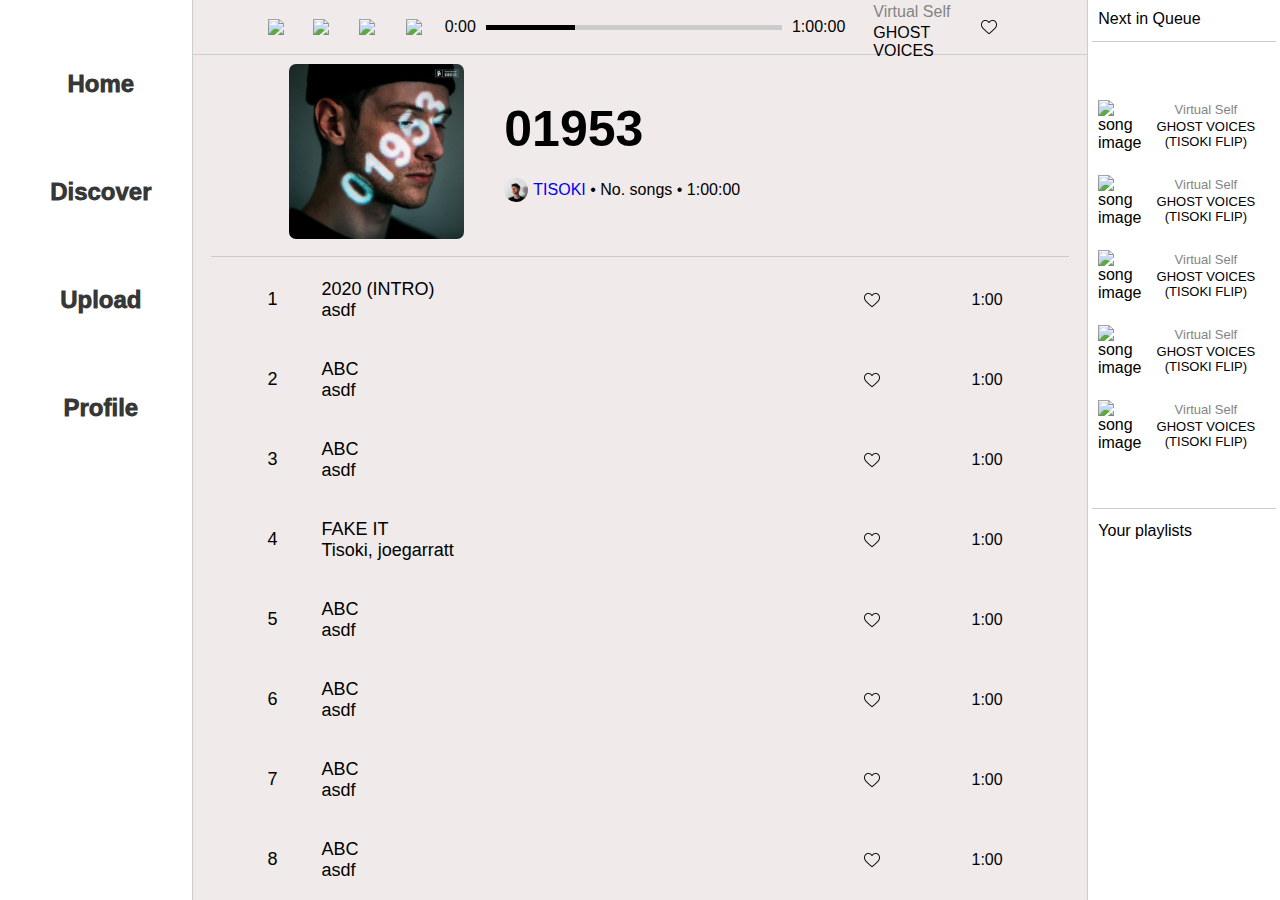
==== html/album.html @ 8c4b5470 "Merge pull request #4 from csmnnn/album-page" ====
<html lang="en">

<head>
    <meta charset="UTF-8">
    <meta http-equiv="X-UA-Compatible" content="IE=edge">
    <meta name="viewport" content="width=device-width, initial-scale=1.0">
    <link rel="stylesheet" href="../css/styles.css">
    <script src="../js/script.js" defer></script>
    <title>Album</title>
</head>

<body>
    <div class="flexbox-homepage-container">
        <div class="flexbox-homepage-item-1">
            <ul class="nav-bar">
                <li class="nav-bar-item">
                    <a class="homeLink" href="index.html">
                        <span class="icon">
                            <img class="item-icon" src="../resources/img/home_empty.png" alt="">
                            Home
                        </span>
                    </a>
                </li>
                <li class="nav-bar-item">
                    <a class="homeLink" href="discover.html">
                        <span class="icon">
                            <img class="item-icon" src="../resources/img/shuffle.png" alt="">
                            Discover
                        </span>
                    </a>
                </li>
                <li class="nav-bar-item">
                    <a class="homeLink" href="upload.html">
                        <span class="icon">
                            <img class="item-icon" src="../resources/img/upload_empty.png" alt="">
                            Upload
                        </span>
                    </a>
                </li>
                <li class="nav-bar-item">
                    <a class="homeLink" href="profile.html">
                        <span class="icon">
                            <img class="item-icon" src="../resources/img/profile_full.png" alt="">
                            Profile
                        </span>
                    </a>
                </li>
            </ul>
        </div>
        <div class="flexbox-homepage-item-2">
            <div class="music-player">
                <div class="about-song">
                    <span class="icons">
                        <img src="../resources/img/menu.png">
                    </span>
                </div>
                <div class="music-player-panel">
                    <div class="previous-song">
                        <span class="icons">
                            <img src="../resources/img/previous-button.png">
                        </span>
                    </div>
                    <div class="play-song">
                        <span id="spanPlay" class="icons" onclick="playSong()">
                            <img src="../resources/img/play-button.png">
                        </span>
                    </div>
                    <div class="next-song">
                        <span class="icons">
                            <img src="../resources/img/forward-button.png">
                        </span>
                    </div>
                    <div class="progress-bar-song" data-label="Progress bar">
                        <p>0:00</p>
                        <div class="progress-slider" id="progress-slider">
                            <div class="progress" id="progress"></div>
                        </div>
                        <p>1:00:00</p>
                    </div>
                    <div class="volume">

                    </div>
                    <div class="playing-song">
                        <p class="playing-song-details song-artist">Virtual Self</p>
                        <p class="playing-song-details song-name">GHOST VOICES</p>
                    </div>
                    <div class="like-song">
                        <span class="icons">
                            <img src="../resources/img/heart_empty.png">
                            <!-- <img src="../resources/img/heart_full.png"> -->
                        </span>
                    </div>
                </div>
                <audio id="music-player" src="../resources/audio/GHOST VOICES (TISOKI FLIP).mp3" type="audio/mpeg"
                    controls muted hidden>
                </audio>
            </div>
            <div class="album flex flex-column">
                <div class="album-info flex align-center">
                    <div class="album-image">
                        <img src="../resources/img/tioski-album.jpg" alt="">
                    </div>
                    <div class="album-p flex flex-column justify-center">
                        <div class="album-name flex align-center">
                            <p style="margin: 0; font-size: 50px; font-weight: bold;">01953</p>
                            <!-- <button class="btn-info">
                                <img src="../resources/img/info.png" alt="">
                            </button> -->
                        </div>
                        <div class="album-artist flex align-center">
                            <span class="artist-avatar">
                                <img src="../resources/img/tioski-avatar.jpg" alt="">
                            </span>
                            <a href="artist.html">TISOKI</a>
                            &nbsp;&bull;&nbsp;
                            <p style="margin: 0;">No. songs &bull;&nbsp;</p>
                            <p style="margin: 0;">1:00:00</p>
                        </div>
                    </div>
                </div>
                <hr>
                <div class="album-songs-container flex align-center justify-center">
                    <ol class="flex align-start flex-column album-songs-list">
                        <li class="album-songs-list-item">
                            <div class="div-album-list-item flex">
                                <div class="flex justify-center align-center" style="margin-left: 30px; font-size: 18px">1</div>
                                <div class="album-song-name flex flex-column justify-center">
                                    <p>2020 (INTRO)</p>
                                    <p>asdf</p>
                                </div>
                                <div class="album-song-like flex align-center justify-center">
                                    <img id="like" src="../resources/img/heart_empty.png" alt="">
                                </div>
                                <div class="album-song-length flex align-center justify-center">1:00</div>
                            </div>
                        </li>
                        <li class="album-songs-list-item">
                            <div class="div-album-list-item flex">
                                <div class="flex justify-center align-center" style="margin-left: 30px; font-size: 18px">2</div>
                                <div class="album-song-name flex flex-column justify-center">
                                    <p>ABC</p>
                                    <p>asdf</p>
                                </div>
                                <div class="album-song-like flex align-center justify-center">
                                    <img src="../resources/img/heart_empty.png" alt="">
                                </div>
                                <div class="album-song-length flex align-center justify-center">1:00</div>
                            </div>
                        </li>
                        <li class="album-songs-list-item">
                            <div class="div-album-list-item flex">
                                <div class="flex justify-center align-center" style="margin-left: 30px; font-size: 18px">3</div>
                                <div class="album-song-name flex flex-column justify-center">
                                    <p>ABC</p>
                                    <p>asdf</p>
                                </div>
                                <div class="album-song-like flex align-center justify-center">
                                    <img src="../resources/img/heart_empty.png" alt="">
                                </div>
                                <div class="album-song-length flex align-center justify-center">1:00</div>
                            </div>
                        </li>
                        <li class="album-songs-list-item">
                            <div class="div-album-list-item flex">
                                <div class="flex justify-center align-center" style="margin-left: 30px; font-size: 18px">4</div>
                                <div class="album-song-name flex flex-column justify-center">
                                    <p>FAKE IT</p>
                                    <p>Tisoki&#44;&nbsp;joegarratt</p>
                                </div>
                                <div class="album-song-like flex align-center justify-center">
                                    <img src="../resources/img/heart_empty.png" alt="">
                                </div>
                                <div class="album-song-length flex align-center justify-center">1:00</div>
                            </div>
                        </li>
                        <li class="album-songs-list-item">
                            <div class="div-album-list-item flex">
                                <div class="flex justify-center align-center" style="margin-left: 30px; font-size: 18px">5</div>
                                <div class="album-song-name flex flex-column justify-center">
                                    <p>ABC</p>
                                    <p>asdf</p>
                                </div>
                                <div class="album-song-like flex align-center justify-center">
                                    <img src="../resources/img/heart_empty.png" alt="">
                                </div>
                                <div class="album-song-length flex align-center justify-center">1:00</div>
                            </div>
                        </li>
                        <li class="album-songs-list-item">
                            <div class="div-album-list-item flex">
                                <div class="flex justify-center align-center" style="margin-left: 30px; font-size: 18px">6</div>
                                <div class="album-song-name flex flex-column justify-center">
                                    <p>ABC</p>
                                    <p>asdf</p>
                                </div>
                                <div class="album-song-like flex align-center justify-center">
                                    <img src="../resources/img/heart_empty.png" alt="">
                                </div>
                                <div class="album-song-length flex align-center justify-center">1:00</div>
                            </div>
                        </li>
                        <li class="album-songs-list-item">
                            <div class="div-album-list-item flex">
                                <div class="flex justify-center align-center" style="margin-left: 30px; font-size: 18px">7</div>
                                <div class="album-song-name flex flex-column justify-center">
                                    <p>ABC</p>
                                    <p>asdf</p>
                                </div>
                                <div class="album-song-like flex align-center justify-center">
                                    <img src="../resources/img/heart_empty.png" alt="">
                                </div>
                                <div class="album-song-length flex align-center justify-center">1:00</div>
                            </div>
                        </li>
                        <li class="album-songs-list-item">
                            <div class="div-album-list-item flex">
                                <div class="flex justify-center align-center" style="margin-left: 30px; font-size: 18px">8</div>
                                <div class="album-song-name flex flex-column justify-center">
                                    <p>ABC</p>
                                    <p>asdf</p>
                                </div>
                                <div class="album-song-like flex align-center justify-center">
                                    <img src="../resources/img/heart_empty.png" alt="">
                                </div>
                                <div class="album-song-length flex align-center justify-center">1:00</div>
                            </div>
                        </li>
                    </ol>
                </div>
            </div>
        </div>
        <div class="flexbox-homepage-item-3">
            <p class="section-1"> Next in Queue</p>
            <hr>
            <div class="queue">
                <ul class="queue-list">
                    <li class="queue-list-item">
                        <div class="song-image">
                            <img src="../resources/img/ghost-voices-image-1.jpg" alt="song image">
                        </div>
                        <div class="song-details">
                            <p class="song-artist">
                                Virtual Self
                            </p>
                            <p class="song-name">
                                GHOST VOICES (TISOKI FLIP)
                            </p>
                        </div>
                    </li>
                    <li class="queue-list-item">
                        <div class="song-image">
                            <img src="../resources/img/ghost-voices-image-1.jpg" alt="song image">
                        </div>
                        <div class="song-details">
                            <p class="song-artist">
                                Virtual Self
                            </p>
                            <p class="song-name">
                                GHOST VOICES (TISOKI FLIP)
                            </p>
                        </div>
                    </li>
                    <li class="queue-list-item">
                        <div class="song-image">
                            <img src="../resources/img/ghost-voices-image-1.jpg" alt="song image">
                        </div>
                        <div class="song-details">
                            <p class="song-artist">
                                Virtual Self
                            </p>
                            <p class="song-name">
                                GHOST VOICES (TISOKI FLIP)
                            </p>
                        </div>
                    </li>
                    <li class="queue-list-item">
                        <div class="song-image">
                            <img src="../resources/img/ghost-voices-image-1.jpg" alt="song image">
                        </div>
                        <div class="song-details">
                            <p class="song-artist">
                                Virtual Self
                            </p>
                            <p class="song-name">
                                GHOST VOICES (TISOKI FLIP)
                            </p>
                        </div>
                    </li>
                    <li class="queue-list-item">
                        <div class="song-image">
                            <img src="../resources/img/ghost-voices-image-1.jpg" alt="song image">
                        </div>
                        <div class="song-details">
                            <p class="song-artist">
                                Virtual Self
                            </p>
                            <p class="song-name">
                                GHOST VOICES (TISOKI FLIP)
                            </p>
                        </div>
                    </li>
                </ul>
            </div>
            <hr>
            <p class="section-2">Your playlists</p>

        </div>
    </div>
</body>

</html>
---- css/styles.css ----
/* * {
    box-sizing: border-box;
} */

body {
    font-family: 'BreezeSans', sans-serif, Arial;
    background-color: #e2d4d47c;
    margin: 0;
}

.flex {
    display: flex;
}

.flex-column {
    flex-direction: column;
}

.justify-center {
    justify-content: center;
}

.align-center {
    align-items: center;
}

.align-start {
    align-items: start;
}

.flexbox-register-container {
    display: flex;
    justify-content: center;
    align-items: center;
    height: 100dvh;
}

.flexbox-form-container {
    display: flex;
    flex-direction: column;
    height: 50%;
    width: 25%;
    border: 2px solid #FFFFFF;
    border-radius: 10px;
    box-shadow: 20px 20px 30px rgb(0, 0, 0);
}

.flexbox-p-register {
    height: 10%;
    font-size: 32px;
    font-weight: 700;
    text-align: center;
    color: #000000C9;
}

form[name="registerForm"] {
    height: 90%;
}

.flexbox-form {
    height: 100%;
    display: flex;
    flex-direction: column;
    justify-content: space-evenly;
}

.flexbox-input-form-item {
    display: flex;
}

.flexbox-input-form-item-name {
    display: flex;
}

.input-item-name {
    width: 32%;
    padding: 5px;
    border: 2px solid #ccc;
    font-family: 'BreezeSans';
}

#lastName {
    border-top-right-radius: 5px;
    border-bottom-right-radius: 5px;
}

.input-span-name {
    position: static;
    height: 16px;
    padding: 7px;
    border: 2px solid #ccc;
    border-top-left-radius: 5px;
    border-bottom-left-radius: 5px;
}

.input-span {
    position: static;
    height: 16px;
    padding: 7px;
    border: 2px solid #ccc;
    border-top-left-radius: 5px;
    border-bottom-left-radius: 5px;
}

.input-item {
    width: 90%;
    padding: 5px;
    border: 2px solid #ccc;
    border-top-right-radius: 5px;
    border-bottom-right-radius: 5px;
    font-family: 'BreezeSans';
}

.btn {
    align-self: center;
    margin-top: 10px;
    width: 100px;
    height: 30px;
    font-family: 'BreezeSans';
    font-weight: bold;
    border-radius: 5px;
    background-color: #FFFFFF;
    border-color: #FFFFFF;
}

.btn:hover {
    background-color: #c8c8c8;
    border-color: #c8c8c8;
}

.homepageLink {
    text-decoration: none;
    color: black;
}

.loginLink,
.registerLink {
    text-align: center;
    margin-bottom: 20px;
    text-decoration: none;
    color: #000000C9;
    font-family: 'Segoe UI', Tahoma, Verdana, sans-serif;
}

@media screen {

    .input-item,
    #lastName {
        margin-right: 38px;
    }

    span {
        margin-left: 38px;
    }

    button {
        margin-left: 10px;
        margin-right: 10px;
    }

}

/*TODO*/
/*Play with media queries and achieve responsiveness on Register and Login pages*/

.music-player {
    display: flex;
    justify-content: center;
    align-items: center;
    height: 6%;
    border-bottom: 1px solid #ccc;
}

.about-song {
    display: flex;
    align-items: center;
    width: 5%;
    height: 100%;
}

.music-player-panel {
    display: flex;
    width: 80%;
    height: 100%;
}

.previous-song,
.play-song,
.next-song,
.like-song {
    cursor: pointer;
    display: flex;
    align-items: center;
    width: 7%;
    height: 100%;
}

.progress-bar-song {
    display: flex;
    justify-content: center;
    align-items: center;
    gap: 10px;
    width: 60%;
    color: black;
    text-align: center;
}

.progress-slider {
    width: 80%;
    height: 5px;
    background-color: #ccc;
}

.progress {
    height: 100%;
    background-color: #000000;
    width: 30%;
    transition: all;
}

.volume {
    width: 30px;
    height: 100%;
}

.playing-song {
    width: 15%;
}

.playing-song-details.song-name,
.playing-song-details.song-artist {
    margin: 0;
    padding: 0;
    text-align: left;
    margin: 3px 0;
    font-size: 1em;
}

.icons {
    display: flex;
    justify-content: center;
    align-items: center;
    height: 32px;
    width: 32px;
    border-radius: 50%;
    margin: 0;
}

.icons:hover {
    background-color: #cccccc;
    transition: 0.5s;
}

.playlist-suggestions {
    height: 50%;
}

.your-playlists {
    height: 50%;
}

.heading-section {
    margin: 20px 0 0 80px;
}

.section-name {
    margin: 0 0 20px 0;
    padding: 0;
    text-align: left;
    font-size: 32px;
}

.playlist {
    display: flex;
    justify-content: space-evenly;
    width: 100%;
    height: 50%;
    margin-top: 5px;
}

.playlist-item {
    display: flex;
    flex-direction: column;
    align-items: center;
    width: 170px;
    height: 200px;
    border-radius: 10%;
    background-color: #e2d4d4a9;
}

.playlist-image {
    width: 150px;
    height: 150px;
    margin-top: 10px;
    border-radius: 10%;
}

.playlist-image>img {
    margin: 0;
}

.playlist-name {
    margin: 5px 0 10px 0;
    padding: 0;
}

.playlist-item:hover {
    background-color: #ccc;
    transition: 0.5s;
}

.circle {
    display: flex;
    justify-content: center;
    align-items: center;
    position: relative;
    left: 100px;
    bottom: 55px;
    width: 45px;
    height: 45px;
    border-radius: 50%;
    visibility: hidden;
    margin: 0;
    padding: 0;
    background-color: #ccc;
}

.flexbox-homepage-container {
    display: flex;
    justify-content: center;
    height: 100dvh;
}

.flexbox-homepage-item-1,
.flexbox-homepage-item-3 {
    display: flex;
    flex-direction: column;
    width: 15%;
    height: 100%;
    background-color: #FFFFFF;
}

.flexbox-homepage-item-1 {
    border-right: 1px solid #ccc;
}

.flexbox-homepage-item-3 {
    border-left: 1px solid #ccc;
}

.flexbox-homepage-item-2 {
    width: 70%;
    height: 100%;
    overflow-y: scroll;
}

.homepage-feed {
    display: flex;
    flex-direction: column;
    justify-content: center;
    height: 93%;
}

::-webkit-scrollbar {
    width: 5px;
    background-color: #e3e3e3;
}

::-webkit-scrollbar-thumb {
    border-radius: 10px;
    background-color: #b4b4b4;
}

.nav-bar {
    display: flex;
    flex-direction: column;
    justify-content: center;
    align-items: center;
    gap: 60px;
    margin-top: 60px;
    padding: 0;
}

.nav-bar-item {
    display: flex;
    justify-content: center;
    align-items: center;
    list-style-type: none;
}

.icon {
    display: flex;
    justify-content: center;
    align-items: center;
    margin: 0;
}

.item-icon {
    margin-bottom: 3px;
    margin-right: 10px;
}

.homeLink {
    text-decoration: none;
    font-size: 24px;
    font-weight: 1000;
    color: #000000c9;
    padding: 10px 20px;
    border-radius: 20px;
}

.homeLink:hover,
.queue-list-item:hover,
.top-songs-list-item:hover,
.album-songs-list-item:hover,
.tab-btn:hover,
.btn-act:hover,
.grid-single:hover,
.discover-song:hover {
    background-color: #e2d4d47c;
    color: #000000c9;
    transition: 0.5s;
}

.queue {
    display: flex;
    align-items: center;
    width: 100%;
    height: 50%;
}

.queue-list {
    display: flex;
    flex-direction: column;
    justify-content: center;
    align-items: center;
    padding: 0;
    height: 100%;
    width: 100%;
    gap: 15px;
}

.queue-list-item {
    display: flex;
    justify-content: left;
    list-style-type: none;
    border-radius: 5px;
    padding: 5px;
    width: 90%;
    height: 50px;
}

.song-image {
    width: 50px;
    height: 50px;
}

.song-artist {
    color: #848484;
}

.song-artist,
.song-name {
    text-align: center;
    margin: 2px 0;
    font-size: small;
}

.queue-list-item:hover .song-artist {
    color: #000000c9;
    transition: 0.5s;
}

hr {
    border: 0;
    width: 96%;
    background-color: #ccc;
    height: 1px;
}

.section-1,
.section-2 {
    padding: 0;
    margin: 5px 10px;
}

.section-1 {
    margin-top: 10px;
}

.profile {
    height: 100%;
}

.profile-banner {
    height: 30%;
    border-bottom: 2px solid #ccc;
}

.profile-image {
    display: flex;
    justify-content: center;
    align-items: center;
    width: 180px;
    height: 180px;
    margin-left: 100px;
    margin-top: -80px;
    border-radius: 50%;
}

.profile-photo {
    width: inherit;
    height: inherit;
    border-radius: 50%;
    border: 3px solid #FFFFFF;
}

.banner-photo {
    width: 100%;
    height: 100%;
}

.profile-details {
    display: flex;
    height: fit-content;
    font-size: 28px;
    color: #000000bb;
    margin-top: -90px;
    margin-left: 320px;
}

.details {
    width: 50%;
}

.profile-settings {
    display: flex;
    justify-content: end;
    align-items: center;
    width: 50%;
}

.btn-edit:hover,
.btn-info:hover,
.profile-settings-button:hover {
    background-color: #cccccc;
    transition: 0.5s;
}

.profile-favourites {
    width: inherit;
    height: 56%;
}

.details-p {
    margin: 0;
    height: 40px;
    width: fit-content;
}

.heading {
    color: #000000c9;
    margin: 3% 0 3% 7%;
}

.favourites-section {
    display: flex;
    justify-content: center;
    align-items: center;
    gap: 5%;
    height: 100%;
    margin: 0 2%;
    color: #000000c9;
}

.favourite-songs,
.favourite-artists,
.favourite-albums {
    width: calc(90%/3);
    height: 100%;
}

.div-test {
    display: flex;
    height: 15%;
    margin-bottom: 15px;
}

.heading-favourites {
    height: 100%;
    font-weight: normal;
    margin: 3% 0 -10px 3%;
}

.div-btn {
    display: flex;
    justify-content: right;
    align-items: center;
    width: 100%;
}

.btn-edit,
.btn-info {
    cursor: pointer;
    width: 40px;
    height: 40px;
    margin: 0;
    padding: 0;
    border-radius: 50%;
    border: 0;
    background-color: transparent;
}

.profile-settings-button {
    margin: 0 4% 0 0;
}

.favourite-artists-list,
.favourite-songs-list,
.favourite-albums-list {
    display: flex;
    height: 75%;
}

.favourites-ol {
    margin: 0;
    padding: 0;
    display: flex;
    flex-direction: column;
    justify-content: center;
    align-items: center;
    list-style-position: none;
    width: 100%;
    gap: 5%;
}

.favourites-li {
    display: flex;
    justify-content: flex-start;
    align-items: center;
    padding-bottom: 10px;
    border-bottom: 1px solid #bdbdbd;
    height: 75px;
    width: 100%;
}

.favourite-image {
    width: 75px;
    margin: 0;
}

.artist-img {
    width: inherit;
    height: inherit;
}

.favourite-name {
    padding: 0;
    margin: 0;
    width: 100%;
    font-size: 32px;
    text-align: center;
}

/**********************************************/
/* artist.html */

.artist-feed {
    /* border: 1px solid red; */
    height: 85%;
}

.releases {
    /* border: 1px solid black; */
    height: fit-content;
}

.releases-tab {
    width: 100%;
    height: fit-content;
    gap: 5px;
}

.tab-btn {
    cursor: pointer;
    font-size: medium;
    font-family: 'BreezeSans';
    border-radius: 10px;
    border: 1px solid #ccc;
    padding: 10px;
    margin: 0 5px;
}

.tab-bar:first-child {
    margin-left: 20px;
}

.tab-content {
    margin-top: 10px;
    justify-content: space-between;
    border-radius: 1%;
    margin: 10px;
    height: 400px;
}

.tab-singles {
    display: grid;
    grid-template-columns: repeat(2, 50%);
    grid-auto-rows: 50%;
    width: 400px;
    height: 400px;
    /* border: 1px solid green; */
}

.grid-single {
    border: 1px solid #ccc;
    margin: 5px;
    border-radius: 5%;
}

.single-image {
    /* border: 1px solid red; */
    width: 80%;
    height: 80%;
    margin: 10px 0 0 0;
    border-radius: 5%;
}

.single-image>img {
    width: 100%;
    height: 100%;
    border-radius: 5%;
}

.btn-act {
    background-color: transparent;
    border: 1px solid #ccc;
    border-radius: 50%;
    cursor: pointer;
    width: 50px;
    height: 50px;
}

.top-songs {
    border-right: 1px solid #ccc;
    height: fit-content;
}

.top-songs-list-item,
.album-songs-list-item {
    list-style-type: none;
    border-radius: 10px;
    width: calc(100% - 20px);
}

.album-songs-list:last-child {
    padding-bottom: 10px;
}

.div-list-item,
.div-album-list-item {
    gap: 5px;
    height: 70px;
    /* border: 1px solid red; */
}

.list,
.album-songs-list {
    gap: 10px;
    width: 90%;
    padding: 0;
    margin: 0;
    /* border: 2px solid green; */
}

.img {
    width: 70px;
    height: 70px;
    border-radius: 5%;
    border: 1px solid black;
}

.img>img {
    width: inherit;
    height: inherit;
    border-radius: 5%;
}

.top-song-name,
.album-song-name {
    height: 100%;
    /* border: 1px solid black; */
    width: 60%;
}

.top-song-name>p {
    margin-left: 5%;
}

.top-song-like,
.album-song-like {
    /* border: 1px solid blue; */
    width: 71px;
    height: 70px;
}

.top-song-length,
.album-song-length {
    /* border: 1px solid green; */
    width: 71px;
    height: 70px;
}

/***********************************************************/
/* discover.html */

.discover-songs-container {
    display: grid;
    justify-content: center;
    column-gap: 5%;
    grid-template-columns: repeat(4, 20%);
    grid-auto-rows: 50%;
    height: 100%;
    /* border: 1px solid red; */
}

.discover-song {
    border: 1px solid #ccc;
    margin: 10% 0;
    border-radius: 5%;
}

.discover-song-img {
    width: 85%;
    height: 85%;
    border-radius: 5%;
    margin: 5% 0;
    /* border: 1px solid black; */
}

.discover-song-img>img {
    width: 100%;
    height: 100%;
    border-radius: inherit;
}

/********************************************************************/
/* album.html */

.album {
    height: fit-content;
}

.album-info {
    padding: 1%;
}

.album-p {
    gap: 20px;
}

.album-song-name > p {
    margin: 0;
    font-size: 18px;
}

.div-album-list-item {
    justify-content: space-between;
}

.album-image {
    margin-left: 10%;
    width: 175px;
    height: 175px;
    border-radius: 5%;
}

.album-image>img {
    border-radius: 4%;
    width: inherit;
    height: inherit;
}

.album-name,
.album-artist {
    margin-left: 40px;
}

.album-name>p {
    margin: 0;
}

.btn-info {
    margin-left: 10px;
    border: 2px solid #ccc;
}

.album-artist > a {
    text-decoration: none;
}

.album-artist > a:visited {
    color: black;
}

.artist-avatar {
    margin: 0 5px 0 0;
}

.artist-avatar > img {
    width: 24px;
    height: 24px;
    border-radius: 50%;
}

#like {
    cursor: pointer;
}
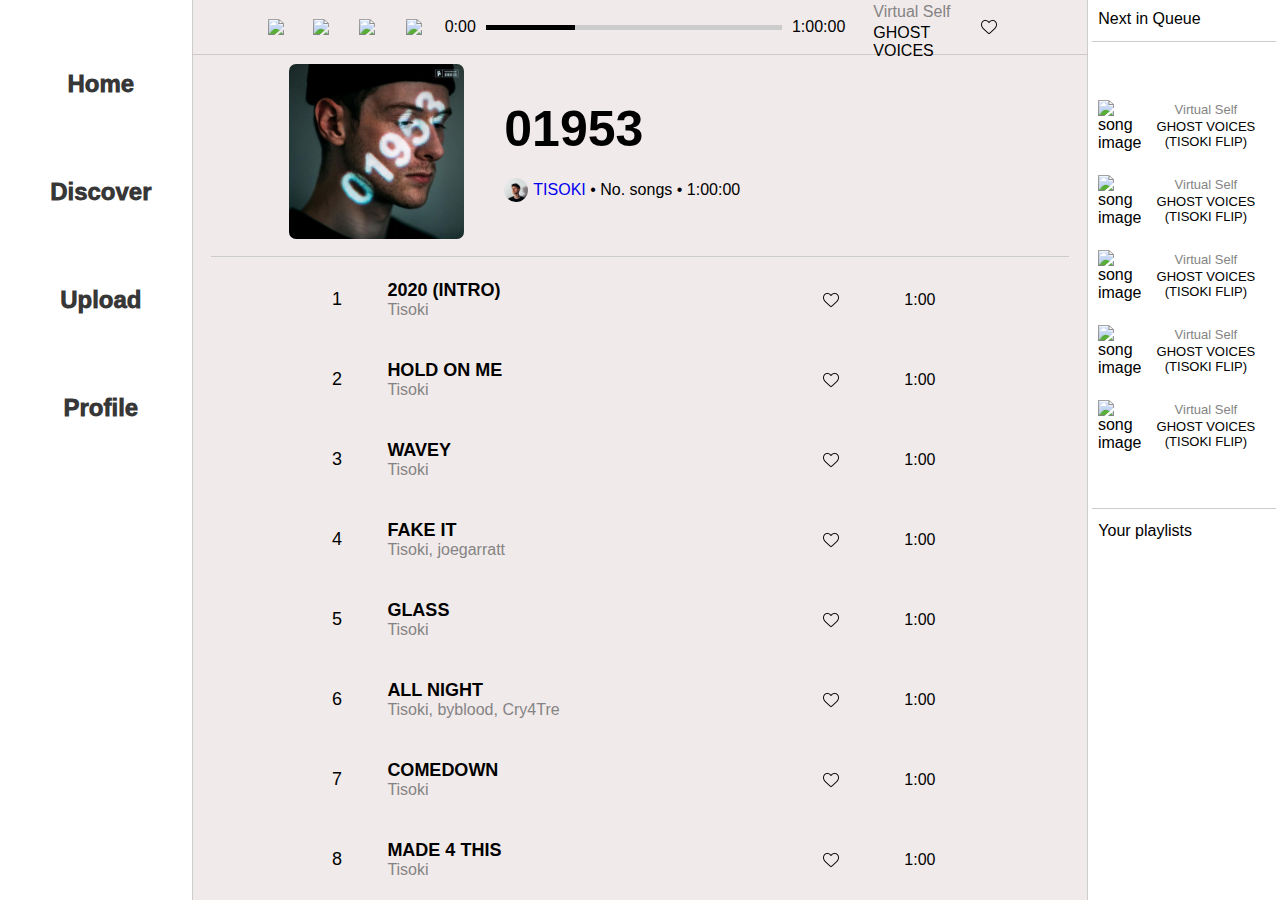
==== commit c5561ca4: "SM-11 Last changes on album page." ====
--- a/html/album.html
+++ b/html/album.html
@@ -123,10 +123,12 @@
                     <ol class="flex align-start flex-column album-songs-list">
                         <li class="album-songs-list-item">
                             <div class="div-album-list-item flex">
-                                <div class="flex justify-center align-center" style="margin-left: 30px; font-size: 18px">1</div>
-                                <div class="album-song-name flex flex-column justify-center">
-                                    <p>2020 (INTRO)</p>
-                                    <p>asdf</p>
+                                <div class="song-number flex justify-center align-center">1</div>
+                                <div class="album-song-name flex flex-column justify-center">
+                                    <p class="song-title">2020 (INTRO)</p>
+                                    <div class="writers">
+                                        <a class="song-writers" href="artist.html">Tisoki</a>
+                                    </div>
                                 </div>
                                 <div class="album-song-like flex align-center justify-center">
                                     <img id="like" src="../resources/img/heart_empty.png" alt="">
@@ -136,88 +138,143 @@
                         </li>
                         <li class="album-songs-list-item">
                             <div class="div-album-list-item flex">
-                                <div class="flex justify-center align-center" style="margin-left: 30px; font-size: 18px">2</div>
-                                <div class="album-song-name flex flex-column justify-center">
-                                    <p>ABC</p>
-                                    <p>asdf</p>
-                                </div>
-                                <div class="album-song-like flex align-center justify-center">
-                                    <img src="../resources/img/heart_empty.png" alt="">
-                                </div>
-                                <div class="album-song-length flex align-center justify-center">1:00</div>
-                            </div>
-                        </li>
-                        <li class="album-songs-list-item">
-                            <div class="div-album-list-item flex">
-                                <div class="flex justify-center align-center" style="margin-left: 30px; font-size: 18px">3</div>
-                                <div class="album-song-name flex flex-column justify-center">
-                                    <p>ABC</p>
-                                    <p>asdf</p>
-                                </div>
-                                <div class="album-song-like flex align-center justify-center">
-                                    <img src="../resources/img/heart_empty.png" alt="">
-                                </div>
-                                <div class="album-song-length flex align-center justify-center">1:00</div>
-                            </div>
-                        </li>
-                        <li class="album-songs-list-item">
-                            <div class="div-album-list-item flex">
-                                <div class="flex justify-center align-center" style="margin-left: 30px; font-size: 18px">4</div>
-                                <div class="album-song-name flex flex-column justify-center">
-                                    <p>FAKE IT</p>
-                                    <p>Tisoki&#44;&nbsp;joegarratt</p>
-                                </div>
-                                <div class="album-song-like flex align-center justify-center">
-                                    <img src="../resources/img/heart_empty.png" alt="">
-                                </div>
-                                <div class="album-song-length flex align-center justify-center">1:00</div>
-                            </div>
-                        </li>
-                        <li class="album-songs-list-item">
-                            <div class="div-album-list-item flex">
-                                <div class="flex justify-center align-center" style="margin-left: 30px; font-size: 18px">5</div>
-                                <div class="album-song-name flex flex-column justify-center">
-                                    <p>ABC</p>
-                                    <p>asdf</p>
-                                </div>
-                                <div class="album-song-like flex align-center justify-center">
-                                    <img src="../resources/img/heart_empty.png" alt="">
-                                </div>
-                                <div class="album-song-length flex align-center justify-center">1:00</div>
-                            </div>
-                        </li>
-                        <li class="album-songs-list-item">
-                            <div class="div-album-list-item flex">
-                                <div class="flex justify-center align-center" style="margin-left: 30px; font-size: 18px">6</div>
-                                <div class="album-song-name flex flex-column justify-center">
-                                    <p>ABC</p>
-                                    <p>asdf</p>
-                                </div>
-                                <div class="album-song-like flex align-center justify-center">
-                                    <img src="../resources/img/heart_empty.png" alt="">
-                                </div>
-                                <div class="album-song-length flex align-center justify-center">1:00</div>
-                            </div>
-                        </li>
-                        <li class="album-songs-list-item">
-                            <div class="div-album-list-item flex">
-                                <div class="flex justify-center align-center" style="margin-left: 30px; font-size: 18px">7</div>
-                                <div class="album-song-name flex flex-column justify-center">
-                                    <p>ABC</p>
-                                    <p>asdf</p>
-                                </div>
-                                <div class="album-song-like flex align-center justify-center">
-                                    <img src="../resources/img/heart_empty.png" alt="">
-                                </div>
-                                <div class="album-song-length flex align-center justify-center">1:00</div>
-                            </div>
-                        </li>
-                        <li class="album-songs-list-item">
-                            <div class="div-album-list-item flex">
-                                <div class="flex justify-center align-center" style="margin-left: 30px; font-size: 18px">8</div>
-                                <div class="album-song-name flex flex-column justify-center">
-                                    <p>ABC</p>
-                                    <p>asdf</p>
+                                <div class="song-number flex justify-center align-center">2</div>
+                                <div class="album-song-name flex flex-column justify-center">
+                                    <p class="song-title">HOLD ON ME</p>
+                                    <div class="writers">
+                                        <a class="song-writers" href="artist.html">Tisoki</a>
+                                    </div>
+                                </div>
+                                <div class="album-song-like flex align-center justify-center">
+                                    <img src="../resources/img/heart_empty.png" alt="">
+                                </div>
+                                <div class="album-song-length flex align-center justify-center">1:00</div>
+                            </div>
+                        </li>
+                        <li class="album-songs-list-item">
+                            <div class="div-album-list-item flex">
+                                <div class="song-number flex justify-center align-center">3</div>
+                                <div class="album-song-name flex flex-column justify-center">
+                                    <p class="song-title">WAVEY</p>
+                                    <div class="writers">
+                                        <a class="song-writers" href="artist.html">Tisoki</a>
+                                    </div>
+                                </div>
+                                <div class="album-song-like flex align-center justify-center">
+                                    <img src="../resources/img/heart_empty.png" alt="">
+                                </div>
+                                <div class="album-song-length flex align-center justify-center">1:00</div>
+                            </div>
+                        </li>
+                        <li class="album-songs-list-item">
+                            <div class="div-album-list-item flex">
+                                <div class="song-number flex justify-center align-center">4</div>
+                                <div class="album-song-name flex flex-column justify-center">
+                                    <p class="song-title">FAKE IT</p>
+                                    <div class="writers">
+                                        <a class="song-writers" href="artist.html">Tisoki<span
+                                                style="margin: 0;">&#44;</span>
+                                        </a>
+                                        <a class="song-writers" href="artist.html">joegarratt</a>
+                                    </div>
+                                </div>
+                                <div class="album-song-like flex align-center justify-center">
+                                    <img src="../resources/img/heart_empty.png" alt="">
+                                </div>
+                                <div class="album-song-length flex align-center justify-center">1:00</div>
+                            </div>
+                        </li>
+                        <li class="album-songs-list-item">
+                            <div class="div-album-list-item flex">
+                                <div class="song-number flex justify-center align-center">5</div>
+                                <div class="album-song-name flex flex-column justify-center">
+                                    <p class="song-title">GLASS</p>
+                                    <div class="writers">
+                                        <a class="song-writers" href="artist.html">Tisoki</a>
+                                    </div>
+                                </div>
+                                <div class="album-song-like flex align-center justify-center">
+                                    <img src="../resources/img/heart_empty.png" alt="">
+                                </div>
+                                <div class="album-song-length flex align-center justify-center">1:00</div>
+                            </div>
+                        </li>
+                        <li class="album-songs-list-item">
+                            <div class="div-album-list-item flex">
+                                <div class="song-number flex justify-center align-center">6</div>
+                                <div class="album-song-name flex flex-column justify-center">
+                                    <p class="song-title">ALL NIGHT</p>
+                                    <div class="writers">
+                                        <a class="song-writers" href="artist.html">Tisoki<span
+                                                style="margin: 0;">&#44;</span>
+                                        </a>
+                                        <a class="song-writers" href="artist.html">byblood<span
+                                                style="margin: 0;">&#44;</span></a>
+                                        <a class="song-writers" href="artist.html">Cry4Tre</a>
+                                    </div>
+                                </div>
+                                <div class="album-song-like flex align-center justify-center">
+                                    <img src="../resources/img/heart_empty.png" alt="">
+                                </div>
+                                <div class="album-song-length flex align-center justify-center">1:00</div>
+                            </div>
+                        </li>
+                        <li class="album-songs-list-item">
+                            <div class="div-album-list-item flex">
+                                <div class="song-number flex justify-center align-center">7</div>
+                                <div class="album-song-name flex flex-column justify-center">
+                                    <p class="song-title">COMEDOWN</p>
+                                    <div class="writers">
+                                        <a class="song-writers" href="artist.html">Tisoki</a>
+                                    </div>
+                                </div>
+                                <div class="album-song-like flex align-center justify-center">
+                                    <img src="../resources/img/heart_empty.png" alt="">
+                                </div>
+                                <div class="album-song-length flex align-center justify-center">1:00</div>
+                            </div>
+                        </li>
+                        <li class="album-songs-list-item">
+                            <div class="div-album-list-item flex">
+                                <div class="song-number flex justify-center align-center">8</div>
+                                <div class="album-song-name flex flex-column justify-center">
+                                    <p class="song-title">MADE 4 THIS</p>
+                                    <div class="writers">
+                                        <a class="song-writers" href="artist.html">Tisoki</a>
+                                    </div>
+                                </div>
+                                <div class="album-song-like flex align-center justify-center">
+                                    <img src="../resources/img/heart_empty.png" alt="">
+                                </div>
+                                <div class="album-song-length flex align-center justify-center">1:00</div>
+                            </div>
+                        </li>
+                        <li class="album-songs-list-item">
+                            <div class="div-album-list-item flex">
+                                <div class="song-number flex justify-center align-center">9</div>
+                                <div class="album-song-name flex flex-column justify-center">
+                                    <p class="song-title">SENSITIVE</p>
+                                    <div class="writers">
+                                        <a class="song-writers" href="artist.html">Tisoki<span
+                                                style="margin: 0;">&#44;</span>
+                                        </a>
+                                        <a class="song-writers" href="artist.html">Charity Vance</a>
+                                    </div>
+                                </div>
+                                <div class="album-song-like flex align-center justify-center">
+                                    <img src="../resources/img/heart_empty.png" alt="">
+                                </div>
+                                <div class="album-song-length flex align-center justify-center">1:00</div>
+                            </div>
+                        </li>
+                        <li class="album-songs-list-item">
+                            <div class="div-album-list-item flex">
+                                <div class="song-number flex justify-center align-center">10</div>
+                                <div class="album-song-name flex flex-column justify-center">
+                                    <p class="song-title">FIND URSELF</p>
+                                    <div class="writers">
+                                        <a class="song-writers" href="artist.html">Tisoki</a>
+                                    </div>
                                 </div>
                                 <div class="album-song-like flex align-center justify-center">
                                     <img src="../resources/img/heart_empty.png" alt="">
@@ -308,4 +365,4 @@
     </div>
 </body>
 
-</html>
+</html>--- a/css/styles.css
+++ b/css/styles.css
@@ -862,6 +862,7 @@
 .album-song-name > p {
     margin: 0;
     font-size: 18px;
+    /* font-weight: bold; */
 }
 
 .div-album-list-item {
@@ -895,12 +896,17 @@
     border: 2px solid #ccc;
 }
 
-.album-artist > a {
+.album-artist a {
     text-decoration: none;
 }
 
-.album-artist > a:visited {
-    color: black;
+.album-artist > a:visited,
+.album-artis a:link {
+    color: black;   
+}
+
+.album-artist a:hover {
+    color: #848484;
 }
 
 .artist-avatar {
@@ -916,3 +922,34 @@
 #like {
     cursor: pointer;
 }
+
+.song-title {
+    font-weight: bold;
+}
+
+.song-writers {
+    color: #848484;
+}
+
+.song-writers:hover {
+    color: black;
+    transition: 0.25s;
+}
+
+.song-writers:hover span {
+    color: #848484;
+}
+
+.writers a {
+    text-decoration: none;
+}
+
+.album-songs-list {
+    width: 75%;
+}
+
+.song-number {
+    font-size: 18px;
+    height: 100%;
+    width: 10%;
+}
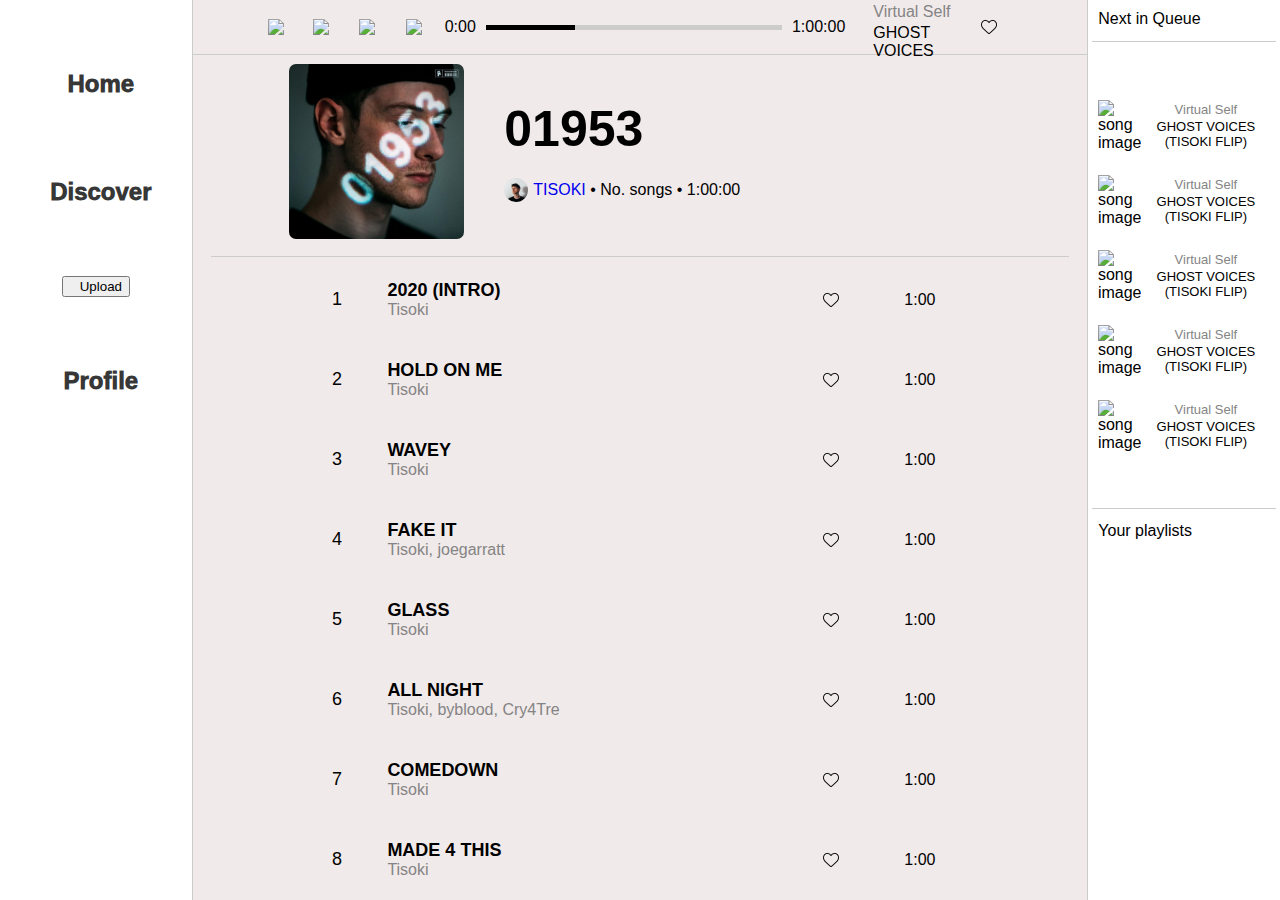
==== commit 7afbaee0: "SM-10 Integrated modal on all pages." ====
--- a/html/album.html
+++ b/html/album.html
@@ -5,11 +5,23 @@
     <meta http-equiv="X-UA-Compatible" content="IE=edge">
     <meta name="viewport" content="width=device-width, initial-scale=1.0">
     <link rel="stylesheet" href="../css/styles.css">
+    <link rel="stylesheet" href="../css/modal.css">
     <script src="../js/script.js" defer></script>
-    <title>Album</title>
+    <title>Album name | SocialMusic</title>
 </head>
 
 <body>
+
+    <div class="modal-container" id="modal_container">
+        <div class="modal">
+            <h1>Modal</h1>
+            <p>Lorem ipsum dolor sit amet consectetur, adipisicing elit. Minima vitae dolore eligendi non accusantium
+                voluptatibus sit cumque, natus facilis magnam aperiam animi dicta consectetur debitis sunt aliquam iure
+                nisi iusto.</p>
+            <button id="close">Close modal</button>
+        </div>
+    </div>
+
     <div class="flexbox-homepage-container">
         <div class="flexbox-homepage-item-1">
             <ul class="nav-bar">
@@ -22,7 +34,7 @@
                     </a>
                 </li>
                 <li class="nav-bar-item">
-                    <a class="homeLink" href="discover.html">
+                    <a role="button" id="open-modal" class="homeLink">
                         <span class="icon">
                             <img class="item-icon" src="../resources/img/shuffle.png" alt="">
                             Discover
@@ -30,12 +42,12 @@
                     </a>
                 </li>
                 <li class="nav-bar-item">
-                    <a class="homeLink" href="upload.html">
+                    <button id="open-modal" style="cursor: pointer;">
                         <span class="icon">
                             <img class="item-icon" src="../resources/img/upload_empty.png" alt="">
                             Upload
                         </span>
-                    </a>
+                    </button>
                 </li>
                 <li class="nav-bar-item">
                     <a class="homeLink" href="profile.html">
--- a/css/styles.css
+++ b/css/styles.css
@@ -401,6 +401,7 @@
 }
 
 .homeLink {
+    cursor: pointer;
     text-decoration: none;
     font-size: 24px;
     font-weight: 1000;
--- a/css/modal.css
+++ b/css/modal.css
@@ -0,0 +1,38 @@
+.modal-container {
+    opacity: 0;
+    pointer-events: none;
+    display: flex;
+    justify-content: center;
+    align-items: center;
+    background-color: rgba(0, 0, 0, 0.3);
+    position: fixed;
+    top: 0;
+    left: 0;
+    height: 100vh;
+    width: 100vw;
+    transition: opacity 0.3s ease;
+}
+
+.modal-container.show {
+    pointer-events: auto;
+    opacity: 1;
+}
+
+.modal {
+    background-color: #fff;
+    padding: 30px 50px;
+    border-radius: 5px;
+    width: 600px;
+    max-width: 100%;    
+    box-shadow: 0 2px 4px rgb(0, 0, 0, 0.2);
+    text-align: center;
+}
+
+.modal h1 {
+    margin: 0;
+}
+
+.modal p {
+    font-size: 14px;
+    opacity: 0.7;
+}
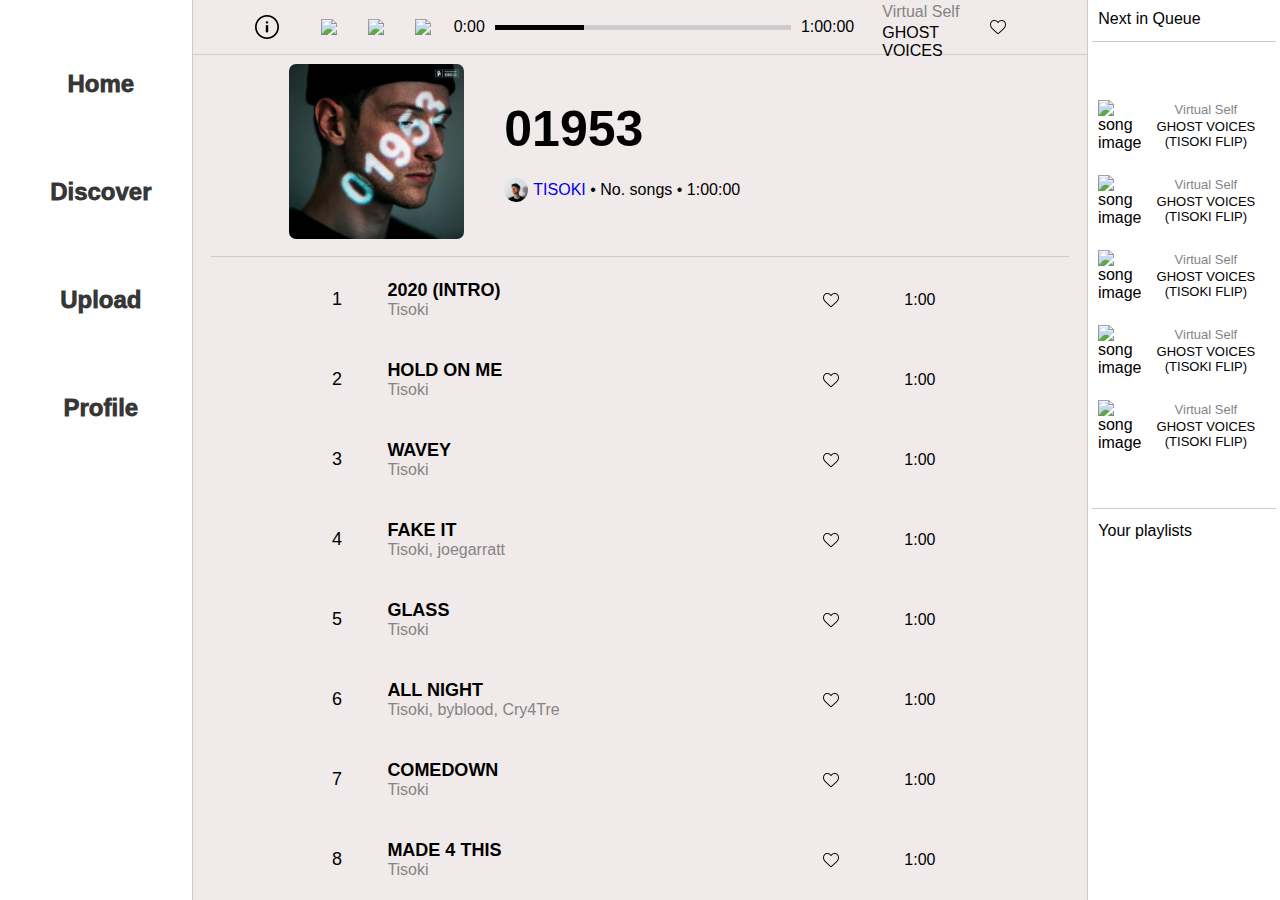
==== commit 42c345ae: "Merge pull request #7 from csmnnn/discover" ====
--- a/html/album.html
+++ b/html/album.html
@@ -12,13 +12,13 @@
 
 <body>
 
-    <div class="modal-container" id="modal_container">
+    <div class="modal-container" id="modalContainer">
         <div class="modal">
             <h1>Modal</h1>
             <p>Lorem ipsum dolor sit amet consectetur, adipisicing elit. Minima vitae dolore eligendi non accusantium
                 voluptatibus sit cumque, natus facilis magnam aperiam animi dicta consectetur debitis sunt aliquam iure
                 nisi iusto.</p>
-            <button id="close">Close modal</button>
+            <button id="close-modal">Close modal</button>
         </div>
     </div>
 
@@ -42,17 +42,17 @@
                     </a>
                 </li>
                 <li class="nav-bar-item">
-                    <button id="open-modal" style="cursor: pointer;">
+                    <a role="button" id="open-modal" class="homeLink">
                         <span class="icon">
                             <img class="item-icon" src="../resources/img/upload_empty.png" alt="">
                             Upload
                         </span>
-                    </button>
+                    </a>
                 </li>
                 <li class="nav-bar-item">
                     <a class="homeLink" href="profile.html">
                         <span class="icon">
-                            <img class="item-icon" src="../resources/img/profile_full.png" alt="">
+                            <img class="item-icon" src="../resources/img/profile_empty.png" alt="">
                             Profile
                         </span>
                     </a>
@@ -61,9 +61,9 @@
         </div>
         <div class="flexbox-homepage-item-2">
             <div class="music-player">
-                <div class="about-song">
+                <div id="aboutSong" class="about-song">
                     <span class="icons">
-                        <img src="../resources/img/menu.png">
+                        <img src="../resources/img/info_24.png">
                     </span>
                 </div>
                 <div class="music-player-panel">
--- a/css/styles.css
+++ b/css/styles.css
@@ -1,7 +1,3 @@
-/* * {
-    box-sizing: border-box;
-} */
-
 body {
     font-family: 'BreezeSans', sans-serif, Arial;
     background-color: #e2d4d47c;
@@ -184,6 +180,7 @@
     height: 100%;
 }
 
+.about-song,
 .previous-song,
 .play-song,
 .next-song,
@@ -304,7 +301,8 @@
     padding: 0;
 }
 
-.playlist-item:hover {
+.playlist-item:hover,
+.discover-song:hover {
     background-color: #ccc;
     transition: 0.5s;
 }
@@ -416,8 +414,7 @@
 .album-songs-list-item:hover,
 .tab-btn:hover,
 .btn-act:hover,
-.grid-single:hover,
-.discover-song:hover {
+.grid-single:hover {
     background-color: #e2d4d47c;
     color: #000000c9;
     transition: 0.5s;
@@ -667,12 +664,10 @@
 /* artist.html */
 
 .artist-feed {
-    /* border: 1px solid red; */
     height: 85%;
 }
 
 .releases {
-    /* border: 1px solid black; */
     height: fit-content;
 }
 
@@ -710,7 +705,6 @@
     grid-auto-rows: 50%;
     width: 400px;
     height: 400px;
-    /* border: 1px solid green; */
 }
 
 .grid-single {
@@ -720,7 +714,6 @@
 }
 
 .single-image {
-    /* border: 1px solid red; */
     width: 80%;
     height: 80%;
     margin: 10px 0 0 0;
@@ -762,7 +755,6 @@
 .div-album-list-item {
     gap: 5px;
     height: 70px;
-    /* border: 1px solid red; */
 }
 
 .list,
@@ -771,7 +763,6 @@
     width: 90%;
     padding: 0;
     margin: 0;
-    /* border: 2px solid green; */
 }
 
 .img {
@@ -790,7 +781,6 @@
 .top-song-name,
 .album-song-name {
     height: 100%;
-    /* border: 1px solid black; */
     width: 60%;
 }
 
@@ -800,14 +790,12 @@
 
 .top-song-like,
 .album-song-like {
-    /* border: 1px solid blue; */
     width: 71px;
     height: 70px;
 }
 
 .top-song-length,
 .album-song-length {
-    /* border: 1px solid green; */
     width: 71px;
     height: 70px;
 }
@@ -818,31 +806,60 @@
 .discover-songs-container {
     display: grid;
     justify-content: center;
+    align-content: center;
     column-gap: 5%;
-    grid-template-columns: repeat(4, 20%);
-    grid-auto-rows: 50%;
-    height: 100%;
-    /* border: 1px solid red; */
+    row-gap: 5%;
+    grid-template-columns: repeat(4, 16%);
+    grid-auto-rows: 40%;
+    height: 100%;
 }
 
 .discover-song {
-    border: 1px solid #ccc;
-    margin: 10% 0;
-    border-radius: 5%;
+    height: fit-content;
+    border-radius: 10%;
+    background-color: #e2d4d4a9;
+}
+
+.discover-song a {
+    text-decoration: none;
+    color: #000000c9;
 }
 
 .discover-song-img {
-    width: 85%;
-    height: 85%;
-    border-radius: 5%;
-    margin: 5% 0;
-    /* border: 1px solid black; */
+    width: 90%;
+    height: 90%;
+    border-radius: 10%;
+    margin: 4% 0;
 }
 
 .discover-song-img>img {
     width: 100%;
     height: 100%;
     border-radius: inherit;
+}
+
+.songs {
+    text-align: center;
+    margin: 0 0 5px 0;
+    cursor: pointer;
+    color: #000000c9;
+}
+
+.add-playlist {
+    cursor: pointer;
+    margin-left: 2%;
+    width: 150px;
+    border-radius: 10px;
+    height: 50px;
+    border: 0;
+    background-color: #e2d4d4a9;
+    font-family: 'BreezeSans';
+    font-weight: 500;
+    transition: 0.5s;
+}
+
+.add-playlist:hover {
+    background-color: #ccc;
 }
 
 /********************************************************************/
@@ -932,7 +949,8 @@
     color: #848484;
 }
 
-.song-writers:hover {
+.song-writers:hover,
+.song-title:hover {
     color: black;
     transition: 0.25s;
 }
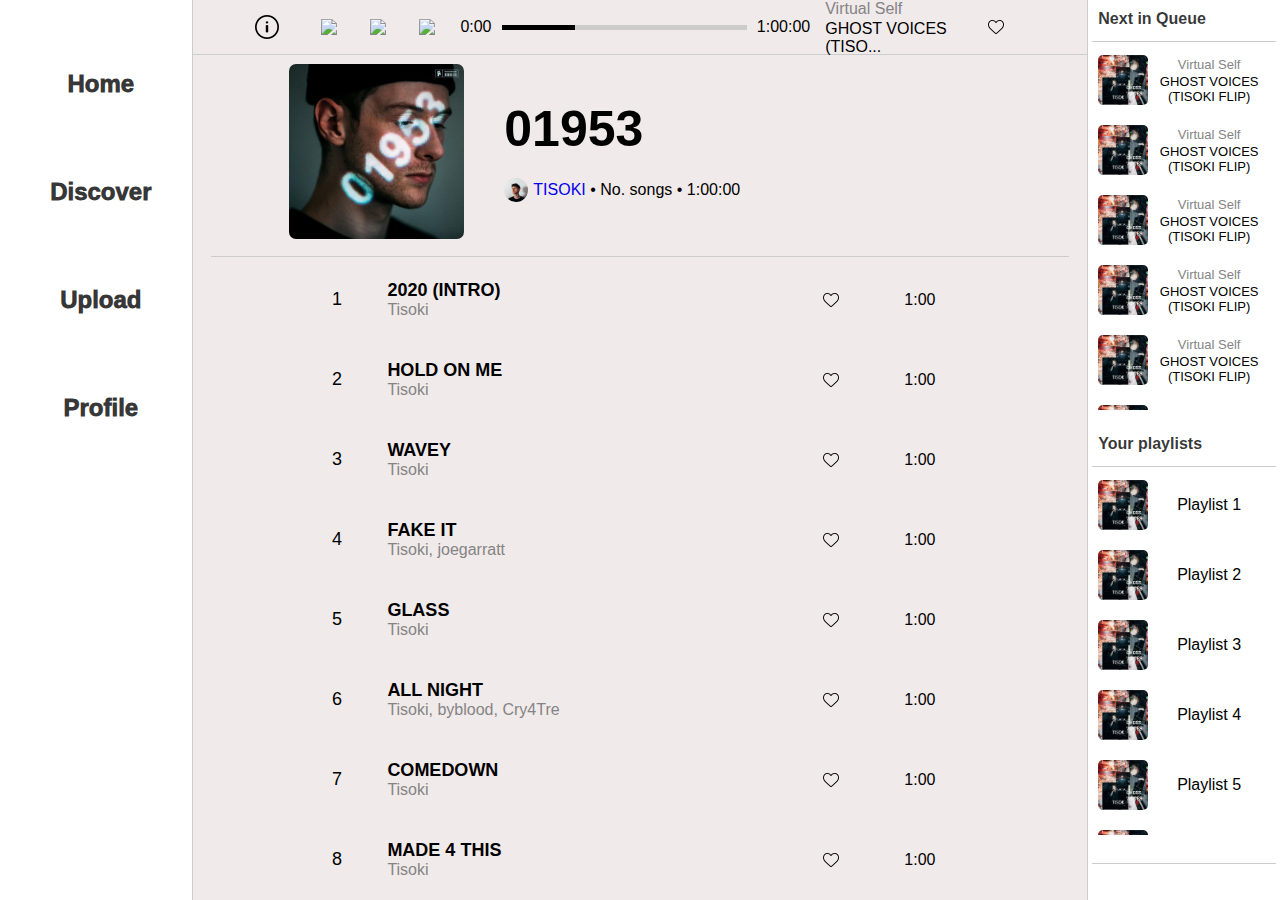
==== commit 8ca62095: "Merge pull request #8 from csmnnn/modal" ====
--- a/html/album.html
+++ b/html/album.html
@@ -61,8 +61,8 @@
         </div>
         <div class="flexbox-homepage-item-2">
             <div class="music-player">
-                <div id="aboutSong" class="about-song">
-                    <span class="icons">
+                <div class="about-song">
+                    <span id="aboutSong" class="icons">
                         <img src="../resources/img/info_24.png">
                     </span>
                 </div>
@@ -89,12 +89,9 @@
                         </div>
                         <p>1:00:00</p>
                     </div>
-                    <div class="volume">
-
-                    </div>
                     <div class="playing-song">
-                        <p class="playing-song-details song-artist">Virtual Self</p>
-                        <p class="playing-song-details song-name">GHOST VOICES</p>
+                        <a class="playing-song-details song-writers" href="artist.html">Virtual Self</a>
+                        <p class="playing-song-details song-name">GHOST VOICES (TISO...</p>
                     </div>
                     <div class="like-song">
                         <span class="icons">
@@ -299,80 +296,183 @@
             </div>
         </div>
         <div class="flexbox-homepage-item-3">
-            <p class="section-1"> Next in Queue</p>
+            <p class="section-1"><strong>Next in Queue</strong></p>
             <hr>
             <div class="queue">
                 <ul class="queue-list">
                     <li class="queue-list-item">
                         <div class="song-image">
-                            <img src="../resources/img/ghost-voices-image-1.jpg" alt="song image">
-                        </div>
-                        <div class="song-details">
-                            <p class="song-artist">
-                                Virtual Self
-                            </p>
-                            <p class="song-name">
-                                GHOST VOICES (TISOKI FLIP)
-                            </p>
-                        </div>
-                    </li>
-                    <li class="queue-list-item">
-                        <div class="song-image">
-                            <img src="../resources/img/ghost-voices-image-1.jpg" alt="song image">
-                        </div>
-                        <div class="song-details">
-                            <p class="song-artist">
-                                Virtual Self
-                            </p>
-                            <p class="song-name">
-                                GHOST VOICES (TISOKI FLIP)
-                            </p>
-                        </div>
-                    </li>
-                    <li class="queue-list-item">
-                        <div class="song-image">
-                            <img src="../resources/img/ghost-voices-image-1.jpg" alt="song image">
-                        </div>
-                        <div class="song-details">
-                            <p class="song-artist">
-                                Virtual Self
-                            </p>
-                            <p class="song-name">
-                                GHOST VOICES (TISOKI FLIP)
-                            </p>
-                        </div>
-                    </li>
-                    <li class="queue-list-item">
-                        <div class="song-image">
-                            <img src="../resources/img/ghost-voices-image-1.jpg" alt="song image">
-                        </div>
-                        <div class="song-details">
-                            <p class="song-artist">
-                                Virtual Self
-                            </p>
-                            <p class="song-name">
-                                GHOST VOICES (TISOKI FLIP)
-                            </p>
-                        </div>
-                    </li>
-                    <li class="queue-list-item">
-                        <div class="song-image">
-                            <img src="../resources/img/ghost-voices-image-1.jpg" alt="song image">
-                        </div>
-                        <div class="song-details">
-                            <p class="song-artist">
-                                Virtual Self
-                            </p>
-                            <p class="song-name">
-                                GHOST VOICES (TISOKI FLIP)
+                            <img src="../resources/img/ghost-voices-image.jpg" alt="Song image">
+                        </div>
+                        <div class="song-details">
+                            <p class="song-artist">
+                                Virtual Self
+                            </p>
+                            <p class="song-name">
+                                GHOST VOICES (TISOKI FLIP)
+                            </p>
+                        </div>
+                    </li>
+                    <li class="queue-list-item">
+                        <div class="song-image">
+                            <img src="../resources/img/ghost-voices-image.jpg" alt="Song image">
+                        </div>
+                        <div class="song-details">
+                            <p class="song-artist">
+                                Virtual Self
+                            </p>
+                            <p class="song-name">
+                                GHOST VOICES (TISOKI FLIP)
+                            </p>
+                        </div>
+                    </li>
+                    <li class="queue-list-item">
+                        <div class="song-image">
+                            <img src="../resources/img/ghost-voices-image.jpg" alt="Song image">
+                        </div>
+                        <div class="song-details">
+                            <p class="song-artist">
+                                Virtual Self
+                            </p>
+                            <p class="song-name">
+                                GHOST VOICES (TISOKI FLIP)
+                            </p>
+                        </div>
+                    </li>
+                    <li class="queue-list-item">
+                        <div class="song-image">
+                            <img src="../resources/img/ghost-voices-image.jpg" alt="Song image">
+                        </div>
+                        <div class="song-details">
+                            <p class="song-artist">
+                                Virtual Self
+                            </p>
+                            <p class="song-name">
+                                GHOST VOICES (TISOKI FLIP)
+                            </p>
+                        </div>
+                    </li>
+                    <li class="queue-list-item">
+                        <div class="song-image">
+                            <img src="../resources/img/ghost-voices-image.jpg" alt="Song image">
+                        </div>
+                        <div class="song-details">
+                            <p class="song-artist">
+                                Virtual Self
+                            </p>
+                            <p class="song-name">
+                                GHOST VOICES (TISOKI FLIP)
+                            </p>
+                        </div>
+                    </li>
+                    <li class="queue-list-item">
+                        <div class="song-image">
+                            <img src="../resources/img/ghost-voices-image.jpg" alt="Song image">
+                        </div>
+                        <div class="song-details">
+                            <p class="song-artist">
+                                Virtual Self
+                            </p>
+                            <p class="song-name">
+                                GHOST VOICES (TISOKI FLIP)
+                            </p>
+                        </div>
+                    </li>
+                    <li class="queue-list-item">
+                        <div class="song-image">
+                            <img src="../resources/img/ghost-voices-image.jpg" alt="Song image">
+                        </div>
+                        <div class="song-details">
+                            <p class="song-artist">
+                                Virtual Self
+                            </p>
+                            <p class="song-name">
+                                GHOST VOICES (TISOKI FLIP)
+                            </p>
+                        </div>
+                    </li>
+                    <li class="queue-list-item">
+                        <div class="song-image">
+                            <img src="../resources/img/ghost-voices-image.jpg" alt="Song image">
+                        </div>
+                        <div class="song-details">
+                            <p class="song-artist">
+                                Virtual Self
+                            </p>
+                            <p class="song-name">
+                                GHOST VOICES (TISOKI FLIP)
+                            </p>
+                        </div>
+                    </li>
+                </ul>              
+            </div>
+            <p class="section-2"><strong>Your playlists</strong></p>
+            <hr>
+            <div class="queue">
+                <ul class="queue-list">
+                    <li class="queue-list-item">
+                        <div class="user-playlist-image">
+                            <img src="../resources/img/ghost-voices-image.jpg" alt="Playlist image">
+                        </div>
+                        <div class="user-playlist-details flex align-center justify-center">
+                            <p class="user-playlist-name">
+                                Playlist 1
+                            </p>
+                        </div>
+                    </li>
+                    <li class="queue-list-item">
+                        <div class="user-playlist-image">
+                            <img src="../resources/img/ghost-voices-image.jpg" alt="Playlist image">
+                        </div>
+                        <div class="user-playlist-details flex align-center justify-center">
+                            <p class="user-playlist-name">
+                                Playlist 2
+                            </p>
+                        </div>
+                    </li>
+                    <li class="queue-list-item">
+                        <div class="user-playlist-image">
+                            <img src="../resources/img/ghost-voices-image.jpg" alt="Playlist image">
+                        </div>
+                        <div class="user-playlist-details flex align-center justify-center">
+                            <p class="user-playlist-name">
+                                Playlist 3
+                            </p>
+                        </div>
+                    </li>
+                    <li class="queue-list-item">
+                        <div class="user-playlist-image">
+                            <img src="../resources/img/ghost-voices-image.jpg" alt="Playlist image">
+                        </div>
+                        <div class="user-playlist-details flex align-center justify-center">
+                            <p class="user-playlist-name">
+                                Playlist 4
+                            </p>
+                        </div>
+                    </li>
+                    <li class="queue-list-item">
+                        <div class="user-playlist-image">
+                            <img src="../resources/img/ghost-voices-image.jpg" alt="Playlist image">
+                        </div>
+                        <div class="user-playlist-details flex align-center justify-center">
+                            <p class="user-playlist-name">
+                                Playlist 5
+                            </p>
+                        </div>
+                    </li>
+                    <li class="queue-list-item">
+                        <div class="user-playlist-image">
+                            <img src="../resources/img/ghost-voices-image.jpg" alt="Playlist image">
+                        </div>
+                        <div class="user-playlist-details flex align-center justify-center">
+                            <p class="user-playlist-name">
+                                Playlist 6
                             </p>
                         </div>
                     </li>
                 </ul>
             </div>
             <hr>
-            <p class="section-2">Your playlists</p>
-
         </div>
     </div>
 </body>
--- a/css/styles.css
+++ b/css/styles.css
@@ -164,6 +164,7 @@
     justify-content: center;
     align-items: center;
     height: 6%;
+    width: 100%;
     border-bottom: 1px solid #ccc;
 }
 
@@ -185,7 +186,7 @@
 .play-song,
 .next-song,
 .like-song {
-    cursor: pointer;
+    
     display: flex;
     align-items: center;
     width: 7%;
@@ -194,10 +195,10 @@
 
 .progress-bar-song {
     display: flex;
-    justify-content: center;
+    justify-content: space-evenly;
     align-items: center;
     gap: 10px;
-    width: 60%;
+    width: 50%;
     color: black;
     text-align: center;
 }
@@ -221,19 +222,18 @@
 }
 
 .playing-song {
-    width: 15%;
-}
-
-.playing-song-details.song-name,
-.playing-song-details.song-artist {
-    margin: 0;
+    margin: 0 15px;
+    width: 20%;
+}
+
+.playing-song-details.song-name {
     padding: 0;
     text-align: left;
-    margin: 3px 0;
     font-size: 1em;
 }
 
 .icons {
+    cursor: pointer;
     display: flex;
     justify-content: center;
     align-items: center;
@@ -264,11 +264,13 @@
     margin: 0 0 20px 0;
     padding: 0;
     text-align: left;
+    color: #000000c9;
     font-size: 32px;
 }
 
 .playlist {
     display: flex;
+    flex-wrap: wrap;
     justify-content: space-evenly;
     width: 100%;
     height: 50%;
@@ -285,10 +287,16 @@
     background-color: #e2d4d4a9;
 }
 
+.playlist-item a {
+    text-decoration: none;
+    color: #000000c9;
+}
+
 .playlist-image {
+    cursor: pointer;
     width: 150px;
     height: 150px;
-    margin-top: 10px;
+    margin-top: 4%;
     border-radius: 10%;
 }
 
@@ -347,6 +355,9 @@
 }
 
 .flexbox-homepage-item-2 {
+    /* display: flex;
+    flex-direction: column; */
+    /* flex-wrap: wrap; */
     width: 70%;
     height: 100%;
     overflow-y: scroll;
@@ -355,6 +366,7 @@
 .homepage-feed {
     display: flex;
     flex-direction: column;
+    /* flex-wrap: wrap; */
     justify-content: center;
     height: 93%;
 }
@@ -424,33 +436,54 @@
     display: flex;
     align-items: center;
     width: 100%;
-    height: 50%;
+    margin-top: -20px;
+    height: calc(50% - 50px);
 }
 
 .queue-list {
+    overflow-y: scroll;
     display: flex;
     flex-direction: column;
-    justify-content: center;
+    justify-content: flex-start;
     align-items: center;
     padding: 0;
-    height: 100%;
-    width: 100%;
-    gap: 15px;
+    margin: 0;
+    height: calc(100% - 40px);
+    width: 100%;
+    gap: 10px;
 }
 
 .queue-list-item {
     display: flex;
-    justify-content: left;
     list-style-type: none;
-    border-radius: 5px;
+    border-radius: 10px;
     padding: 5px;
     width: 90%;
     height: 50px;
 }
 
-.song-image {
+.song-image,
+.user-playlist-image {
+    cursor: pointer;
     width: 50px;
     height: 50px;
+    border-radius: 5px;
+}
+
+.song-image img, 
+.user-playlist-image img {
+    width: 50px;
+    height: 50px;
+    border-radius: inherit;
+}
+
+.user-playlist-details {
+    width: calc(100% - 50px);
+}
+
+.user-playlist-name {
+    text-align: center;
+    margin: 0;
 }
 
 .song-artist {
@@ -480,6 +513,7 @@
 .section-2 {
     padding: 0;
     margin: 5px 10px;
+    color: #000000c9;
 }
 
 .section-1 {
@@ -950,7 +984,8 @@
 }
 
 .song-writers:hover,
-.song-title:hover {
+.song-title:hover,
+.playing-song-details.song-title:hover {
     color: black;
     transition: 0.25s;
 }
@@ -959,7 +994,8 @@
     color: #848484;
 }
 
-.writers a {
+.writers a,
+.playing-song-details.song-writers {
     text-decoration: none;
 }
 
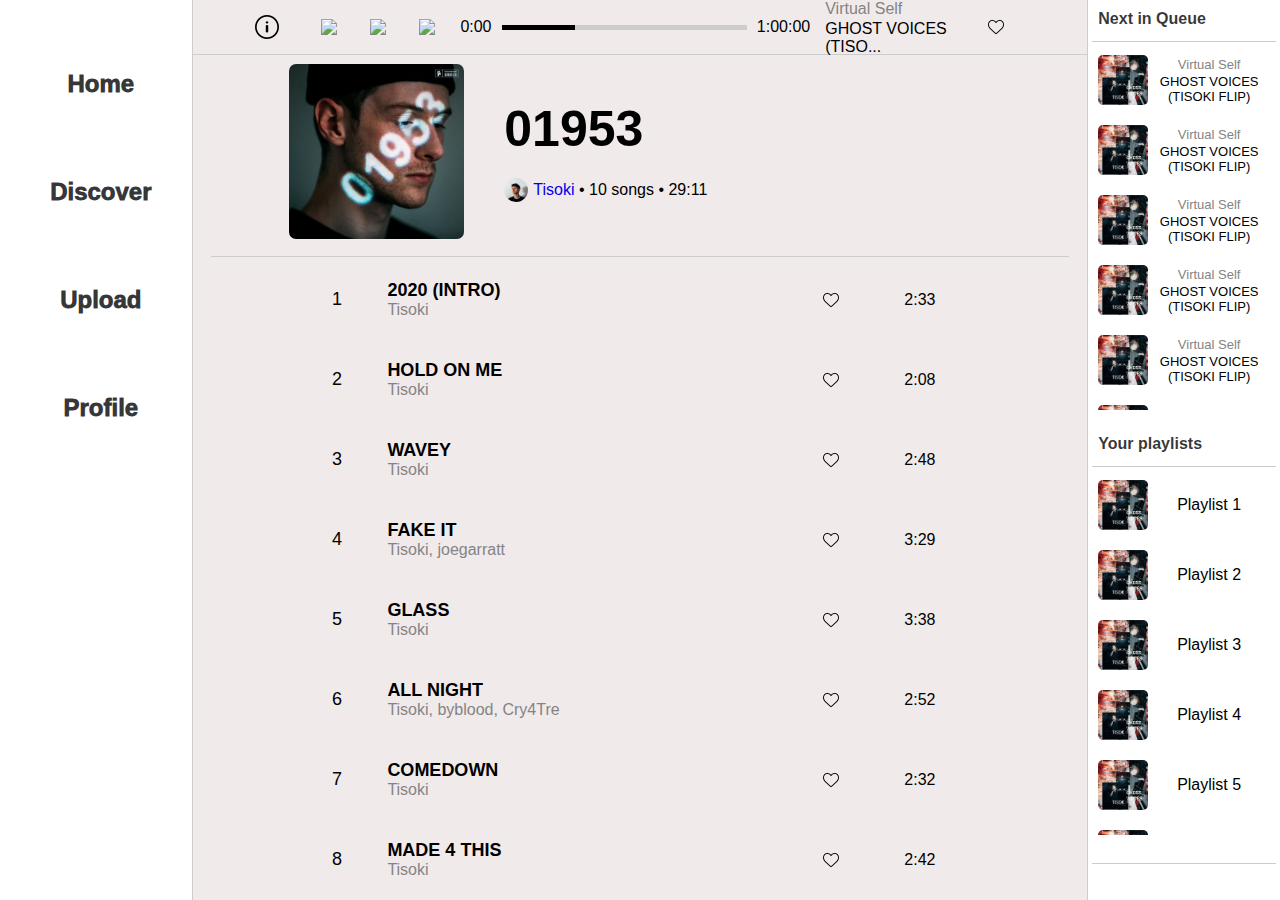
==== commit 96cd898f: "SM-9 Updated Artist UI." ====
--- a/html/album.html
+++ b/html/album.html
@@ -120,10 +120,10 @@
                             <span class="artist-avatar">
                                 <img src="../resources/img/tioski-avatar.jpg" alt="">
                             </span>
-                            <a href="artist.html">TISOKI</a>
+                            <a href="artist.html">Tisoki</a>
                             &nbsp;&bull;&nbsp;
-                            <p style="margin: 0;">No. songs &bull;&nbsp;</p>
-                            <p style="margin: 0;">1:00:00</p>
+                            <p style="margin: 0;">10 songs &bull;&nbsp;</p>
+                            <p style="margin: 0;">29:11</p>
                         </div>
                     </div>
                 </div>
@@ -142,7 +142,7 @@
                                 <div class="album-song-like flex align-center justify-center">
                                     <img id="like" src="../resources/img/heart_empty.png" alt="">
                                 </div>
-                                <div class="album-song-length flex align-center justify-center">1:00</div>
+                                <div class="album-song-length flex align-center justify-center">2:33</div>
                             </div>
                         </li>
                         <li class="album-songs-list-item">
@@ -157,7 +157,7 @@
                                 <div class="album-song-like flex align-center justify-center">
                                     <img src="../resources/img/heart_empty.png" alt="">
                                 </div>
-                                <div class="album-song-length flex align-center justify-center">1:00</div>
+                                <div class="album-song-length flex align-center justify-center">2:08</div>
                             </div>
                         </li>
                         <li class="album-songs-list-item">
@@ -172,7 +172,7 @@
                                 <div class="album-song-like flex align-center justify-center">
                                     <img src="../resources/img/heart_empty.png" alt="">
                                 </div>
-                                <div class="album-song-length flex align-center justify-center">1:00</div>
+                                <div class="album-song-length flex align-center justify-center">2:48</div>
                             </div>
                         </li>
                         <li class="album-songs-list-item">
@@ -190,7 +190,7 @@
                                 <div class="album-song-like flex align-center justify-center">
                                     <img src="../resources/img/heart_empty.png" alt="">
                                 </div>
-                                <div class="album-song-length flex align-center justify-center">1:00</div>
+                                <div class="album-song-length flex align-center justify-center">3:29</div>
                             </div>
                         </li>
                         <li class="album-songs-list-item">
@@ -205,7 +205,7 @@
                                 <div class="album-song-like flex align-center justify-center">
                                     <img src="../resources/img/heart_empty.png" alt="">
                                 </div>
-                                <div class="album-song-length flex align-center justify-center">1:00</div>
+                                <div class="album-song-length flex align-center justify-center">3:38</div>
                             </div>
                         </li>
                         <li class="album-songs-list-item">
@@ -225,7 +225,7 @@
                                 <div class="album-song-like flex align-center justify-center">
                                     <img src="../resources/img/heart_empty.png" alt="">
                                 </div>
-                                <div class="album-song-length flex align-center justify-center">1:00</div>
+                                <div class="album-song-length flex align-center justify-center">2:52</div>
                             </div>
                         </li>
                         <li class="album-songs-list-item">
@@ -240,7 +240,7 @@
                                 <div class="album-song-like flex align-center justify-center">
                                     <img src="../resources/img/heart_empty.png" alt="">
                                 </div>
-                                <div class="album-song-length flex align-center justify-center">1:00</div>
+                                <div class="album-song-length flex align-center justify-center">2:32</div>
                             </div>
                         </li>
                         <li class="album-songs-list-item">
@@ -255,7 +255,7 @@
                                 <div class="album-song-like flex align-center justify-center">
                                     <img src="../resources/img/heart_empty.png" alt="">
                                 </div>
-                                <div class="album-song-length flex align-center justify-center">1:00</div>
+                                <div class="album-song-length flex align-center justify-center">2:42</div>
                             </div>
                         </li>
                         <li class="album-songs-list-item">
@@ -273,7 +273,7 @@
                                 <div class="album-song-like flex align-center justify-center">
                                     <img src="../resources/img/heart_empty.png" alt="">
                                 </div>
-                                <div class="album-song-length flex align-center justify-center">1:00</div>
+                                <div class="album-song-length flex align-center justify-center">3:08</div>
                             </div>
                         </li>
                         <li class="album-songs-list-item">
@@ -288,7 +288,7 @@
                                 <div class="album-song-like flex align-center justify-center">
                                     <img src="../resources/img/heart_empty.png" alt="">
                                 </div>
-                                <div class="album-song-length flex align-center justify-center">1:00</div>
+                                <div class="album-song-length flex align-center justify-center">3:18</div>
                             </div>
                         </li>
                     </ol>
--- a/css/styles.css
+++ b/css/styles.css
@@ -355,9 +355,6 @@
 }
 
 .flexbox-homepage-item-2 {
-    /* display: flex;
-    flex-direction: column; */
-    /* flex-wrap: wrap; */
     width: 70%;
     height: 100%;
     overflow-y: scroll;
@@ -366,7 +363,6 @@
 .homepage-feed {
     display: flex;
     flex-direction: column;
-    /* flex-wrap: wrap; */
     justify-content: center;
     height: 93%;
 }
@@ -426,7 +422,8 @@
 .album-songs-list-item:hover,
 .tab-btn:hover,
 .btn-act:hover,
-.grid-single:hover {
+.grid-single:hover,
+.btn-act:hover {
     background-color: #e2d4d47c;
     color: #000000c9;
     transition: 0.5s;
@@ -612,7 +609,7 @@
     height: 100%;
 }
 
-.div-test {
+.div-heading {
     display: flex;
     height: 15%;
     margin-bottom: 15px;
@@ -681,24 +678,49 @@
     margin: 0;
 }
 
-.artist-img {
+.fav-img {
     width: inherit;
     height: inherit;
+    border-radius: 10px;
+    cursor: pointer;
 }
 
 .favourite-name {
+    text-decoration: none;
+    color: #000000c9;
     padding: 0;
-    margin: 0;
-    width: 100%;
+    margin: 0 auto;
+    width: fit-content;
     font-size: 32px;
     text-align: center;
 }
 
+.favourite-name:hover,
+.favourite-name:visited {
+    color: black;
+}
+
+.about-fav {
+    height: 100%;
+    width: calc(100% - 75px);
+    text-align: center;
+}
+
+.about-fav a {
+    color: #848484;
+    font-size: 16px;
+}
+
+.about-fav p {
+    font-size: 24px;
+    color: black;
+}
+
 /**********************************************/
 /* artist.html */
 
 .artist-feed {
-    height: 85%;
+    height: 80%;
 }
 
 .releases {
@@ -716,7 +738,8 @@
     font-size: medium;
     font-family: 'BreezeSans';
     border-radius: 10px;
-    border: 1px solid #ccc;
+    border: 0;
+    background-color: #e2d4d4a9; 
     padding: 10px;
     margin: 0 5px;
 }
@@ -735,38 +758,26 @@
 
 .tab-singles {
     display: grid;
-    grid-template-columns: repeat(2, 50%);
-    grid-auto-rows: 50%;
-    width: 400px;
-    height: 400px;
-}
-
-.grid-single {
-    border: 1px solid #ccc;
-    margin: 5px;
-    border-radius: 5%;
-}
-
-.single-image {
-    width: 80%;
-    height: 80%;
-    margin: 10px 0 0 0;
-    border-radius: 5%;
-}
-
-.single-image>img {
-    width: 100%;
-    height: 100%;
-    border-radius: 5%;
+    justify-content: center;
+    grid-template-columns: repeat(2, 100%);
+    row-gap: 5%;
+    column-gap: 10%;
+    width: calc(50% - 100px);
+    height: calc(100% - 20px);
 }
 
 .btn-act {
-    background-color: transparent;
-    border: 1px solid #ccc;
+    background-color: #e2d4d4a9;
+    border: 0;
     border-radius: 50%;
     cursor: pointer;
     width: 50px;
     height: 50px;
+}
+
+.btn-act:hover,
+.tab-btn:hover {
+    background-color: #ccc;
 }
 
 .top-songs {
@@ -791,6 +802,10 @@
     height: 70px;
 }
 
+.div-list-item {
+    padding: 10px;
+}
+
 .list,
 .album-songs-list {
     gap: 10px;
@@ -802,8 +817,7 @@
 .img {
     width: 70px;
     height: 70px;
-    border-radius: 5%;
-    border: 1px solid black;
+    border-radius: 10px;
 }
 
 .img>img {
@@ -914,7 +928,6 @@
 .album-song-name > p {
     margin: 0;
     font-size: 18px;
-    /* font-weight: bold; */
 }
 
 .div-album-list-item {
@@ -984,7 +997,6 @@
 }
 
 .song-writers:hover,
-.song-title:hover,
 .playing-song-details.song-title:hover {
     color: black;
     transition: 0.25s;
